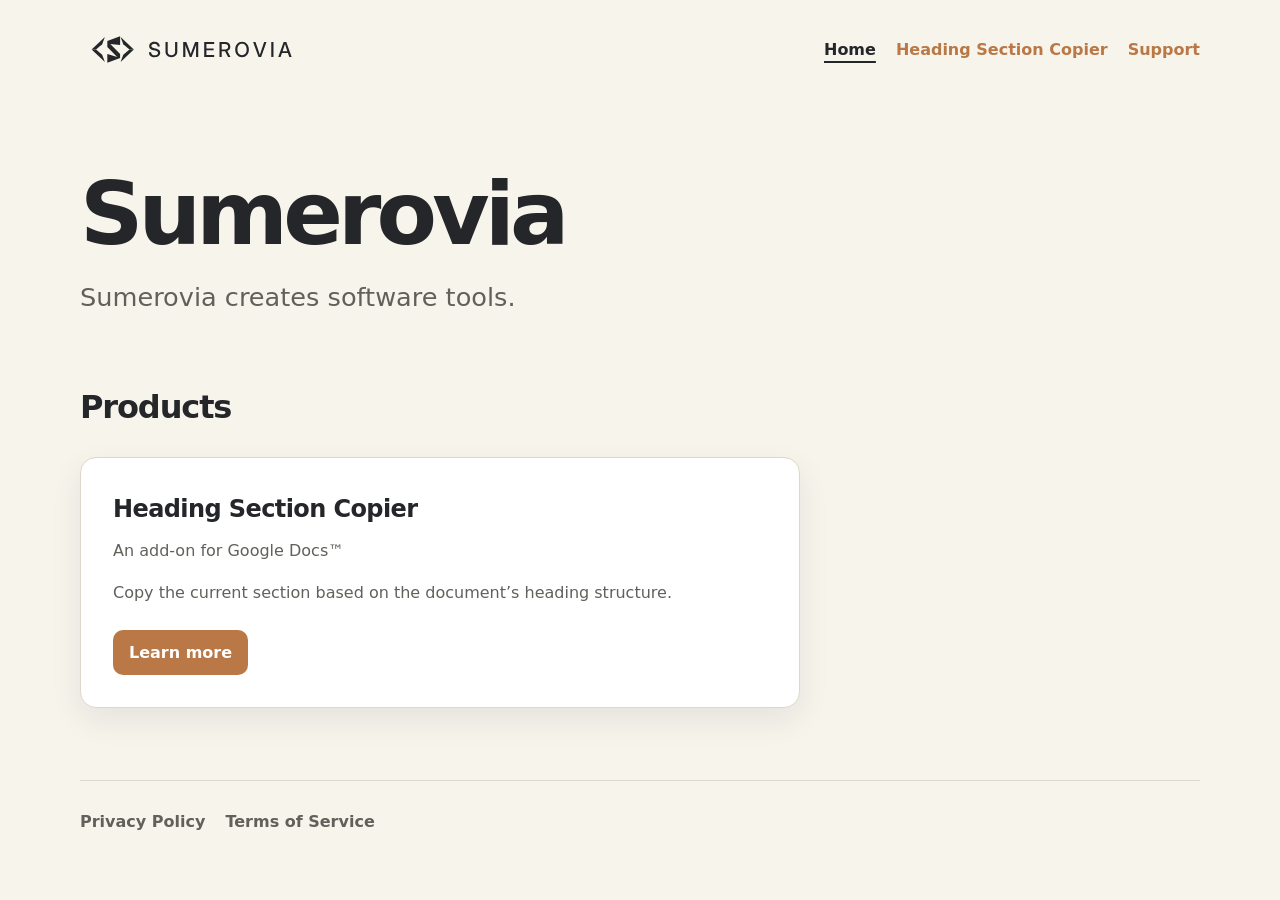
==== index.html @ bee21b79 "Add dark-mode favicons" ====
<!DOCTYPE html>
<html lang="en">
<head>
  <meta charset="UTF-8">
  <meta name="viewport" content="width=device-width, initial-scale=1.0">

  <title>Sumerovia</title>

  <meta
    name="description"
    content="Sumerovia creates software tools."
  >

  <link rel="icon" href="/assets/brand/favicon/favicon.ico" sizes="any">
  <link rel="icon" type="image/png" sizes="16x16" href="/assets/brand/favicon/favicon-16.png" media="(prefers-color-scheme: light)">
  <link rel="icon" type="image/png" sizes="16x16" href="/assets/brand/favicon/favicon-dark-16.png" media="(prefers-color-scheme: dark)">
  <link rel="icon" type="image/png" sizes="32x32" href="/assets/brand/favicon/favicon-32.png" media="(prefers-color-scheme: light)">
  <link rel="icon" type="image/png" sizes="32x32" href="/assets/brand/favicon/favicon-dark-32.png" media="(prefers-color-scheme: dark)">
  <link rel="icon" type="image/png" sizes="48x48" href="/assets/brand/favicon/favicon-48.png" media="(prefers-color-scheme: light)">
  <link rel="icon" type="image/png" sizes="48x48" href="/assets/brand/favicon/favicon-dark-48.png" media="(prefers-color-scheme: dark)">
  <link rel="icon" type="image/png" sizes="64x64" href="/assets/brand/favicon/favicon-64.png" media="(prefers-color-scheme: light)">
  <link rel="icon" type="image/png" sizes="64x64" href="/assets/brand/favicon/favicon-dark-64.png" media="(prefers-color-scheme: dark)">
  <link rel="stylesheet" href="/assets/css/styles.css">
</head>

<body>
  <header>
    <nav aria-label="Main navigation">
      <a href="/" aria-label="Sumerovia home">
        <picture>
          <source
            srcset="/assets/brand/sumerovia-horizontal-ivory.svg"
            media="(prefers-color-scheme: dark)"
          >
          <img
            class="brand-logo"
            src="/assets/brand/sumerovia-horizontal-charcoal.svg"
            alt="Sumerovia"
            width="420"
            height="104"
          >
        </picture>
      </a>

      <div>
        <a href="/" aria-current="page">Home</a>
        <a href="/heading-section-copier/">Heading Section Copier</a>
        <a href="/support/">Support</a>
      </div>
    </nav>
  </header>

  <main>
    <section>
      <h1>Sumerovia</h1>
      <p>Sumerovia creates software tools.</p>
    </section>

    <section aria-labelledby="products-heading">
      <h2 id="products-heading">Products</h2>

      <article>
        <h3>Heading Section Copier</h3>
        <p>An add-on for Google Docs™</p>
        <p>
          Copy the current section based on the document’s heading structure.
        </p>

        <a href="/heading-section-copier/">Learn more</a>
      </article>
    </section>
  </main>

  <footer>
    <nav aria-label="Legal">
      <a href="/privacy/">Privacy Policy</a>
      <a href="/terms/">Terms of Service</a>
    </nav>
  </footer>
</body>
</html>
---- assets/css/styles.css ----
:root {
  color-scheme: light dark;
  --bg: #f7f4ec;
  --surface: #ffffff;
  --text: #242629;
  --muted: #62605b;
  --border: #ded8cc;
  --accent: #b97845;
  --accent-hover: #965d33;
  --max-width: 1120px;
  --radius: 16px;
  --shadow: 0 12px 32px rgba(15, 23, 42, 0.08);
}

* {
  box-sizing: border-box;
}

html {
  scroll-behavior: smooth;
}

body {
  margin: 0;
  background: var(--bg);
  color: var(--text);
  font-family:
    Inter,
    ui-sans-serif,
    system-ui,
    -apple-system,
    BlinkMacSystemFont,
    "Segoe UI",
    sans-serif;
  line-height: 1.6;
}

a {
  color: var(--accent);
  text-decoration: none;
}

a:hover {
  color: var(--accent-hover);
}

header,
main,
footer {
  width: min(100% - 32px, var(--max-width));
  margin-inline: auto;
}

header {
  padding: 24px 0;
}

header nav {
  display: flex;
  align-items: center;
  justify-content: space-between;
  gap: 24px;
}

header nav > a:first-child {
  display: inline-flex;
  align-items: center;
  flex: 0 0 auto;
}

.brand-logo {
  display: block;
  width: clamp(168px, 20vw, 220px);
  height: auto;
}

header nav > div {
  display: flex;
  flex-wrap: wrap;
  gap: 20px;
}

header nav a {
  font-weight: 600;
}

header nav > div a,
header nav > div a:visited {
  color: var(--accent);
}

header nav > div a:hover {
  color: var(--accent-hover);
}

header nav > div a[aria-current="page"],
header nav > div a[aria-current="page"]:visited {
  color: var(--text);
  text-decoration: underline;
  text-decoration-thickness: 2px;
  text-underline-offset: 6px;
}

main {
  padding: 32px 0 72px;
}

main > section:first-child {
  max-width: 920px;
  padding: 40px 0 64px;
}

.product-hero {
  display: grid;
  grid-template-columns: auto minmax(0, 1fr);
  align-items: center;
  gap: 28px;
}

.product-icon {
  display: block;
  width: 128px;
  height: 128px;
}

h1,
h2,
h3,
p {
  margin-top: 0;
}

h1 {
  margin-bottom: 20px;
  font-size: clamp(3rem, 9vw, 5.5rem);
  line-height: 0.98;
  letter-spacing: -0.055em;
}

main > section:first-child p {
  margin-bottom: 0;
  color: var(--muted);
  font-size: clamp(1.2rem, 3vw, 1.6rem);
}

h2 {
  margin-bottom: 24px;
  font-size: 2rem;
  letter-spacing: -0.035em;
}

article {
  max-width: 720px;
  padding: 32px;
  background: var(--surface);
  border: 1px solid var(--border);
  border-radius: var(--radius);
  box-shadow: var(--shadow);
}

article h3 {
  margin-bottom: 10px;
  font-size: 1.5rem;
  letter-spacing: -0.025em;
}

article p {
  color: var(--muted);
}

article p:last-of-type {
  margin-bottom: 24px;
}

article > a {
  display: inline-flex;
  align-items: center;
  min-height: 44px;
  padding: 10px 16px;
  color: #ffffff;
  background: var(--accent);
  border-radius: 10px;
  font-weight: 700;
}

article > a:hover {
  color: #ffffff;
  background: var(--accent-hover);
}

footer {
  padding: 28px 0 40px;
  border-top: 1px solid var(--border);
}

footer nav {
  display: flex;
  flex-wrap: wrap;
  gap: 20px;
}

footer a {
  color: var(--muted);
  font-weight: 600;
}

footer a:hover {
  color: var(--text);
}

a:focus-visible {
  outline: 3px solid rgba(185, 120, 69, 0.42);
  outline-offset: 3px;
}

@media (prefers-color-scheme: dark) {
  :root {
    --bg: #1f2328;
    --surface: #242629;
    --text: #f7f4ec;
    --muted: #c9c2b6;
    --border: #46494d;
    --accent: #d89a68;
    --accent-hover: #edb98e;
    --shadow: none;
  }
}

@media (max-width: 720px) {
  header nav {
    align-items: flex-start;
    flex-direction: column;
  }

  header nav > div {
    gap: 14px 18px;
  }

  main {
    padding-top: 12px;
  }

  main > section:first-child {
    padding: 28px 0 48px;
  }

  .product-hero {
    grid-template-columns: 1fr;
    gap: 20px;
  }

  .product-icon {
    width: 96px;
    height: 96px;
  }

  article {
    padding: 24px;
  }
}
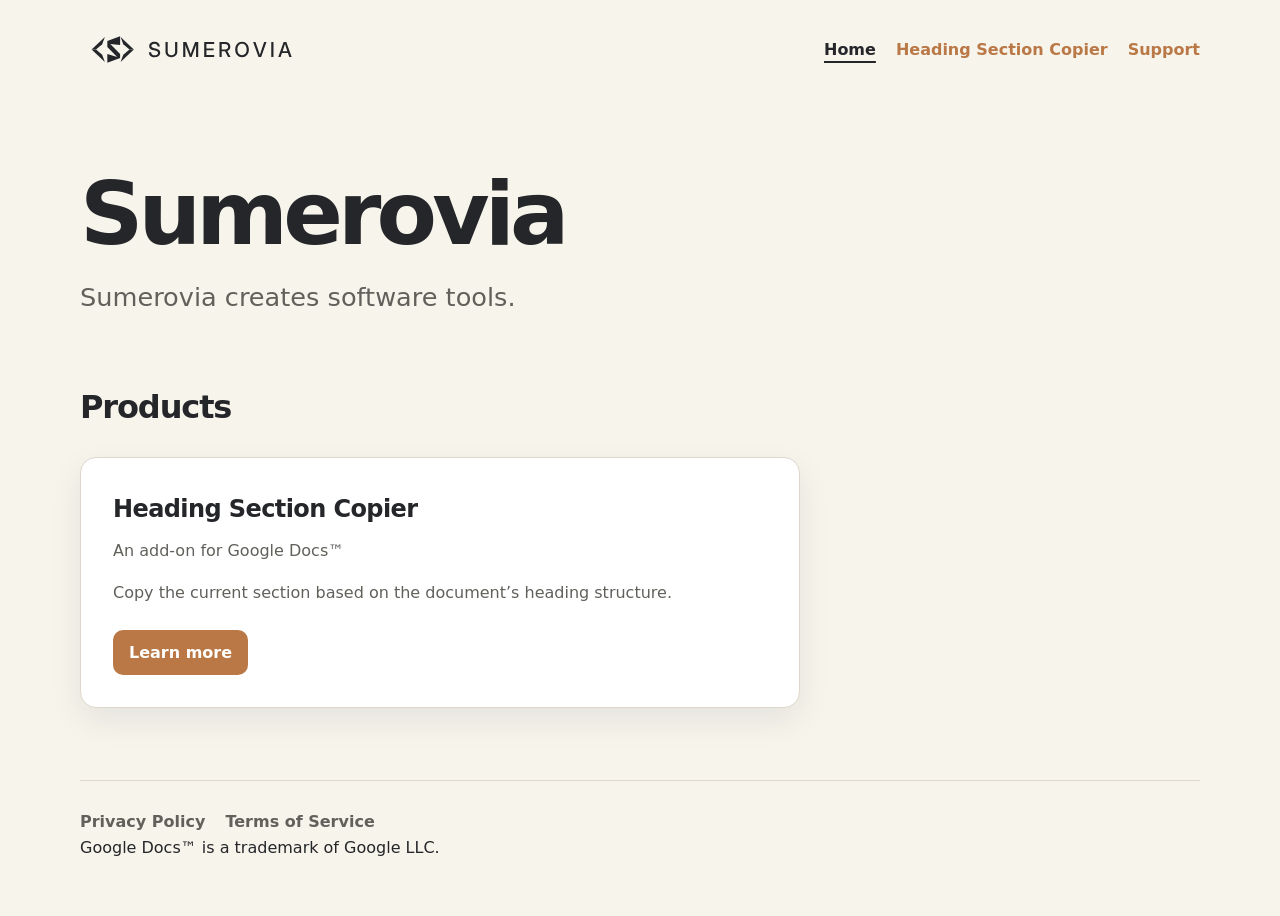
==== commit ae7760e9: "Add Google Docs trademark attribution" ====
--- a/index.html
+++ b/index.html
@@ -11,15 +11,14 @@
     content="Sumerovia creates software tools."
   >
 
-  <link rel="icon" href="/assets/brand/favicon/favicon.ico" sizes="any">
-  <link rel="icon" type="image/png" sizes="16x16" href="/assets/brand/favicon/favicon-16.png" media="(prefers-color-scheme: light)">
-  <link rel="icon" type="image/png" sizes="16x16" href="/assets/brand/favicon/favicon-dark-16.png" media="(prefers-color-scheme: dark)">
-  <link rel="icon" type="image/png" sizes="32x32" href="/assets/brand/favicon/favicon-32.png" media="(prefers-color-scheme: light)">
-  <link rel="icon" type="image/png" sizes="32x32" href="/assets/brand/favicon/favicon-dark-32.png" media="(prefers-color-scheme: dark)">
-  <link rel="icon" type="image/png" sizes="48x48" href="/assets/brand/favicon/favicon-48.png" media="(prefers-color-scheme: light)">
-  <link rel="icon" type="image/png" sizes="48x48" href="/assets/brand/favicon/favicon-dark-48.png" media="(prefers-color-scheme: dark)">
-  <link rel="icon" type="image/png" sizes="64x64" href="/assets/brand/favicon/favicon-64.png" media="(prefers-color-scheme: light)">
-  <link rel="icon" type="image/png" sizes="64x64" href="/assets/brand/favicon/favicon-dark-64.png" media="(prefers-color-scheme: dark)">
+  <link
+    id="site-favicon"
+    rel="icon"
+    type="image/png"
+    sizes="32x32"
+    href="/assets/brand/favicon/favicon-32.png"
+  >
+  <script src="/assets/js/favicon.js"></script>
   <link rel="stylesheet" href="/assets/css/styles.css">
 </head>
 
@@ -76,6 +75,7 @@
       <a href="/privacy/">Privacy Policy</a>
       <a href="/terms/">Terms of Service</a>
     </nav>
+    <p>Google Docs™ is a trademark of Google LLC.</p>
   </footer>
 </body>
 </html>
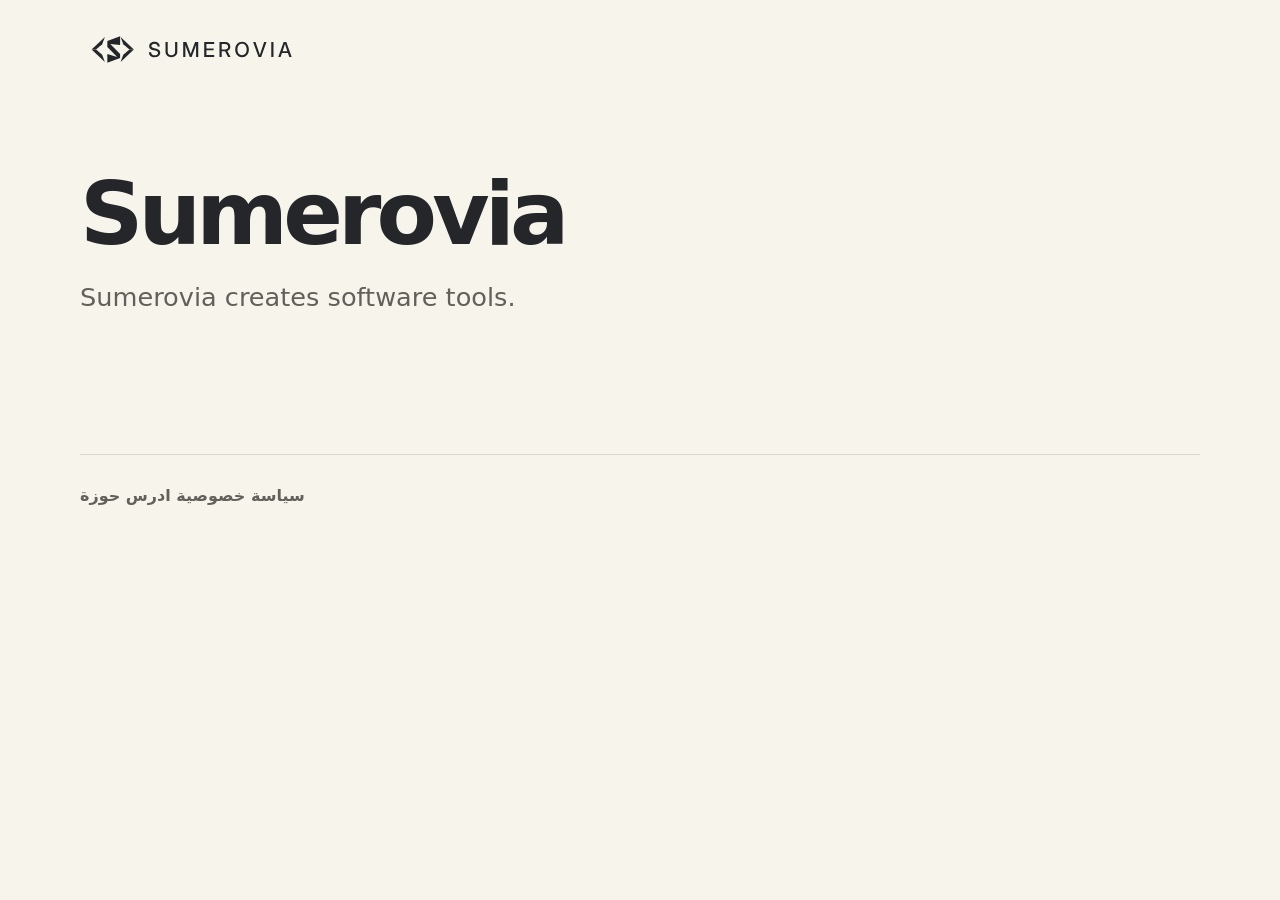
==== commit 052c95f4: "Remove retired add-on from homepage; link EdrosHawza privacy" ====
--- a/index.html
+++ b/index.html
@@ -15,8 +15,8 @@
     id="site-favicon"
     rel="icon"
     type="image/png"
-    sizes="32x32"
-    href="/assets/brand/favicon/favicon-32.png"
+    sizes="64x64"
+    href="/assets/brand/favicon/favicon-64.png"
   >
   <script src="/assets/js/favicon.js"></script>
   <link rel="stylesheet" href="/assets/css/styles.css">
@@ -41,11 +41,6 @@
         </picture>
       </a>
 
-      <div>
-        <a href="/" aria-current="page">Home</a>
-        <a href="/heading-section-copier/">Heading Section Copier</a>
-        <a href="/support/">Support</a>
-      </div>
     </nav>
   </header>
 
@@ -55,27 +50,12 @@
       <p>Sumerovia creates software tools.</p>
     </section>
 
-    <section aria-labelledby="products-heading">
-      <h2 id="products-heading">Products</h2>
-
-      <article>
-        <h3>Heading Section Copier</h3>
-        <p>An add-on for Google Docs™</p>
-        <p>
-          Copy the current section based on the document’s heading structure.
-        </p>
-
-        <a href="/heading-section-copier/">Learn more</a>
-      </article>
-    </section>
   </main>
 
   <footer>
-    <nav aria-label="Legal">
-      <a href="/privacy/">Privacy Policy</a>
-      <a href="/terms/">Terms of Service</a>
+    <nav aria-label="Privacy">
+      <a href="/edroshawza/privacy/" lang="ar" dir="rtl">سياسة خصوصية ادرس حوزة</a>
     </nav>
-    <p>Google Docs™ is a trademark of Google LLC.</p>
   </footer>
 </body>
 </html>
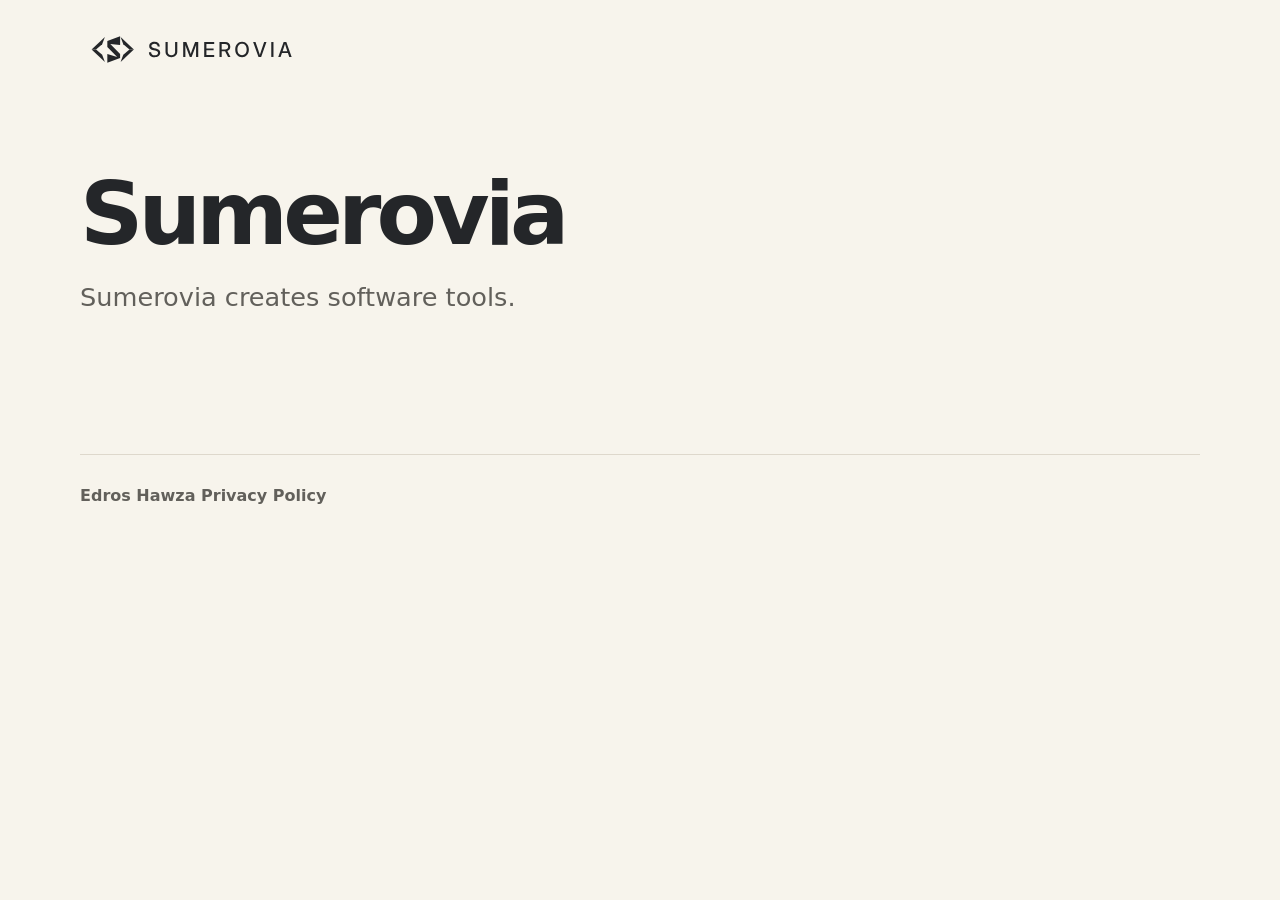
==== commit 608b4fab: "Use English label for Edros Hawza privacy link on homepage" ====
--- a/index.html
+++ b/index.html
@@ -40,7 +40,6 @@
           >
         </picture>
       </a>
-
     </nav>
   </header>
 
@@ -49,12 +48,11 @@
       <h1>Sumerovia</h1>
       <p>Sumerovia creates software tools.</p>
     </section>
-
   </main>
 
   <footer>
     <nav aria-label="Privacy">
-      <a href="/edroshawza/privacy/" lang="ar" dir="rtl">سياسة خصوصية ادرس حوزة</a>
+      <a href="/edroshawza/privacy/">Edros Hawza Privacy Policy</a>
     </nav>
   </footer>
 </body>
--- a/assets/css/styles.css
+++ b/assets/css/styles.css
@@ -1,15 +1,12 @@
 :root {
   color-scheme: light dark;
   --bg: #f7f4ec;
-  --surface: #ffffff;
   --text: #242629;
   --muted: #62605b;
   --border: #ded8cc;
   --accent: #b97845;
   --accent-hover: #965d33;
   --max-width: 1120px;
-  --radius: 16px;
-  --shadow: 0 12px 32px rgba(15, 23, 42, 0.08);
 }
 
 * {
@@ -74,31 +71,8 @@
   height: auto;
 }
 
-header nav > div {
-  display: flex;
-  flex-wrap: wrap;
-  gap: 20px;
-}
-
 header nav a {
   font-weight: 600;
-}
-
-header nav > div a,
-header nav > div a:visited {
-  color: var(--accent);
-}
-
-header nav > div a:hover {
-  color: var(--accent-hover);
-}
-
-header nav > div a[aria-current="page"],
-header nav > div a[aria-current="page"]:visited {
-  color: var(--text);
-  text-decoration: underline;
-  text-decoration-thickness: 2px;
-  text-underline-offset: 6px;
 }
 
 main {
@@ -108,19 +82,6 @@
 main > section:first-child {
   max-width: 920px;
   padding: 40px 0 64px;
-}
-
-.product-hero {
-  display: grid;
-  grid-template-columns: auto minmax(0, 1fr);
-  align-items: center;
-  gap: 28px;
-}
-
-.product-icon {
-  display: block;
-  width: 128px;
-  height: 128px;
 }
 
 h1,
@@ -147,45 +108,6 @@
   margin-bottom: 24px;
   font-size: 2rem;
   letter-spacing: -0.035em;
-}
-
-article {
-  max-width: 720px;
-  padding: 32px;
-  background: var(--surface);
-  border: 1px solid var(--border);
-  border-radius: var(--radius);
-  box-shadow: var(--shadow);
-}
-
-article h3 {
-  margin-bottom: 10px;
-  font-size: 1.5rem;
-  letter-spacing: -0.025em;
-}
-
-article p {
-  color: var(--muted);
-}
-
-article p:last-of-type {
-  margin-bottom: 24px;
-}
-
-article > a {
-  display: inline-flex;
-  align-items: center;
-  min-height: 44px;
-  padding: 10px 16px;
-  color: #ffffff;
-  background: var(--accent);
-  border-radius: 10px;
-  font-weight: 700;
-}
-
-article > a:hover {
-  color: #ffffff;
-  background: var(--accent-hover);
 }
 
 footer {
@@ -216,13 +138,11 @@
 @media (prefers-color-scheme: dark) {
   :root {
     --bg: #1f2328;
-    --surface: #242629;
     --text: #f7f4ec;
     --muted: #c9c2b6;
     --border: #46494d;
     --accent: #d89a68;
     --accent-hover: #edb98e;
-    --shadow: none;
   }
 }
 
@@ -232,10 +152,6 @@
     flex-direction: column;
   }
 
-  header nav > div {
-    gap: 14px 18px;
-  }
-
   main {
     padding-top: 12px;
   }
@@ -243,18 +159,4 @@
   main > section:first-child {
     padding: 28px 0 48px;
   }
-
-  .product-hero {
-    grid-template-columns: 1fr;
-    gap: 20px;
-  }
-
-  .product-icon {
-    width: 96px;
-    height: 96px;
-  }
-
-  article {
-    padding: 24px;
-  }
 }
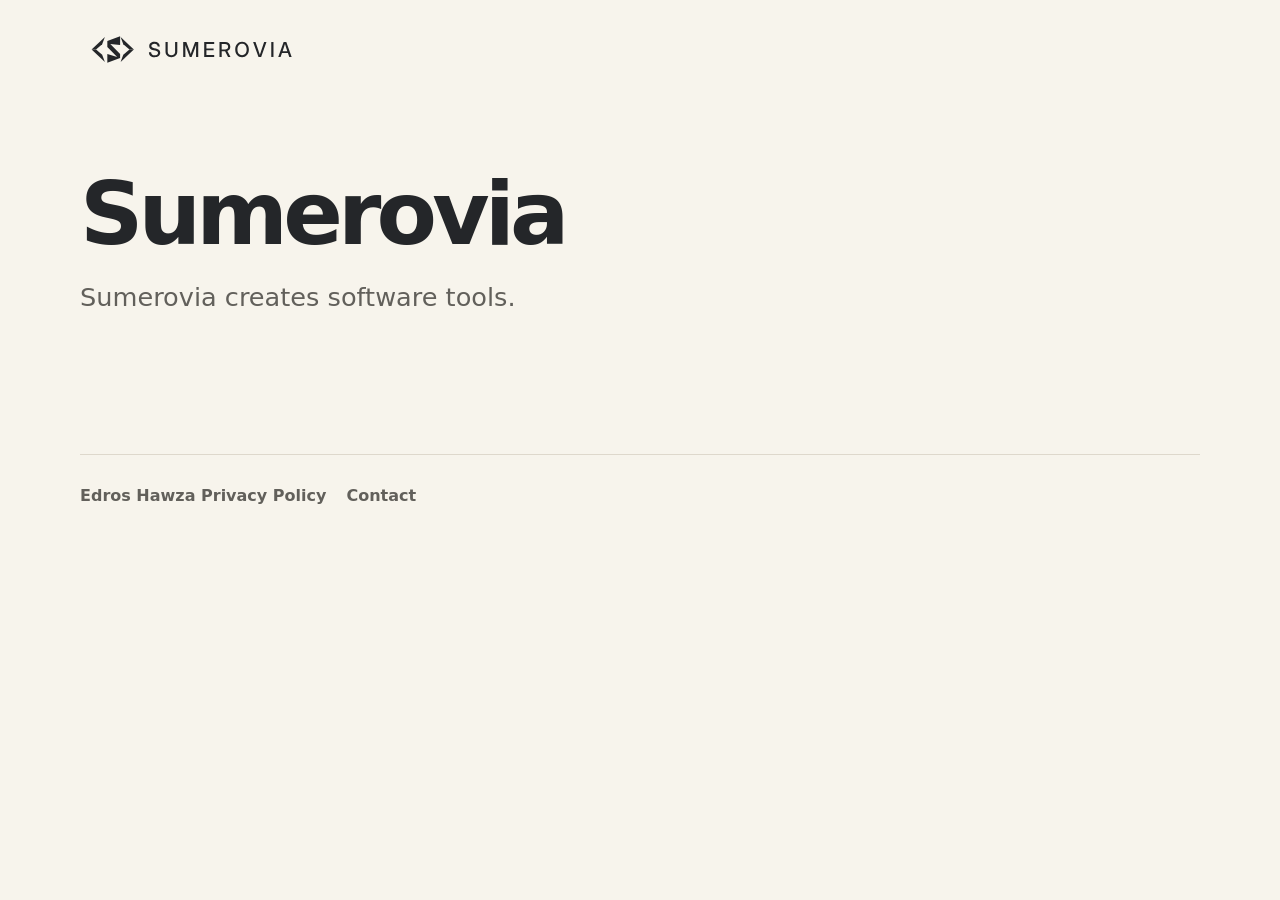
==== commit 0b97b1c8: "Add Contact email link to Sumerovia homepage footer" ====
--- a/index.html
+++ b/index.html
@@ -51,8 +51,9 @@
   </main>
 
   <footer>
-    <nav aria-label="Privacy">
+    <nav aria-label="Footer links">
       <a href="/edroshawza/privacy/">Edros Hawza Privacy Policy</a>
+      <a href="mailto:sumerovia@gmail.com">Contact</a>
     </nav>
   </footer>
 </body>
